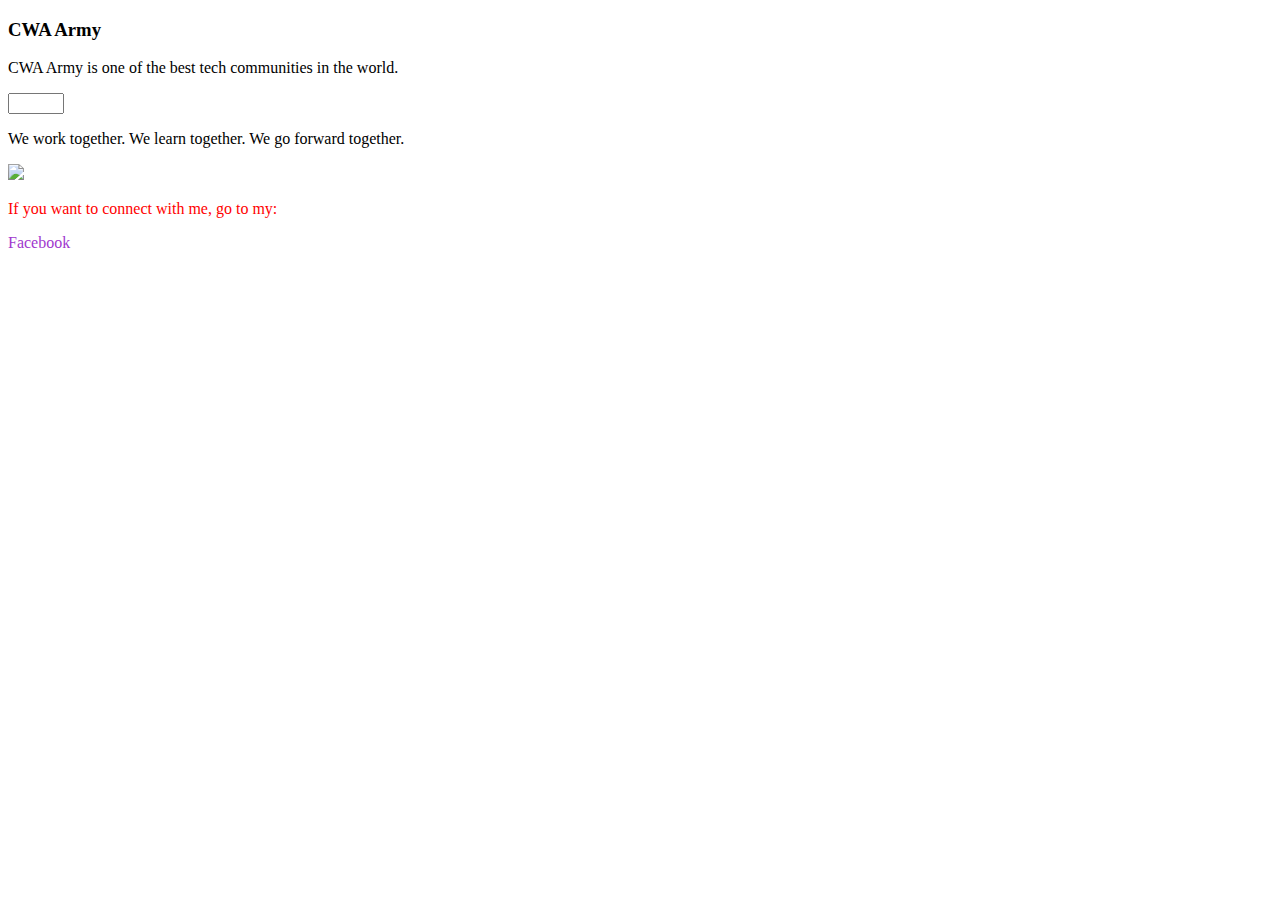
==== index.html @ 80185d2c "my first commit" ====
<!DOCTYPE html>
<html>
  <head>
    <meta charset="UTF-8">
    <meta http-equiv="X-UA-Compatible" content="IE=edge">
    <meta name="viewport" content="width=device-width, initial-scale=1.0">
    <title>Muhammad Ahsan Ayaz</title>
    
  </head>
  <body>
    <!-- This is going to be the top most heading -->
    <h3>CWA Army</h3>
    <p>CWA Army is one of the best tech communities in the world.
    </p>
    <input type="number" max="10" min="5">
    <p>
      We work together. We learn together. We go forward together.
    </p>
    <img width="300" src="https://www.codewithahsan.dev/_next/image?url=%2Fstatic%2Fimages%2Fbanner.png&w=3840&q=75">
    
    <p style="color: red;">
      If you want to connect with me, go to my: 
      <div>
        <a style="color: rgb(161, 55, 206); text-decoration: none;" target="_blank" href="https://facebook.com/codewithahsan">Facebook</a>
      </div>
    </p>


  </body>
</html>
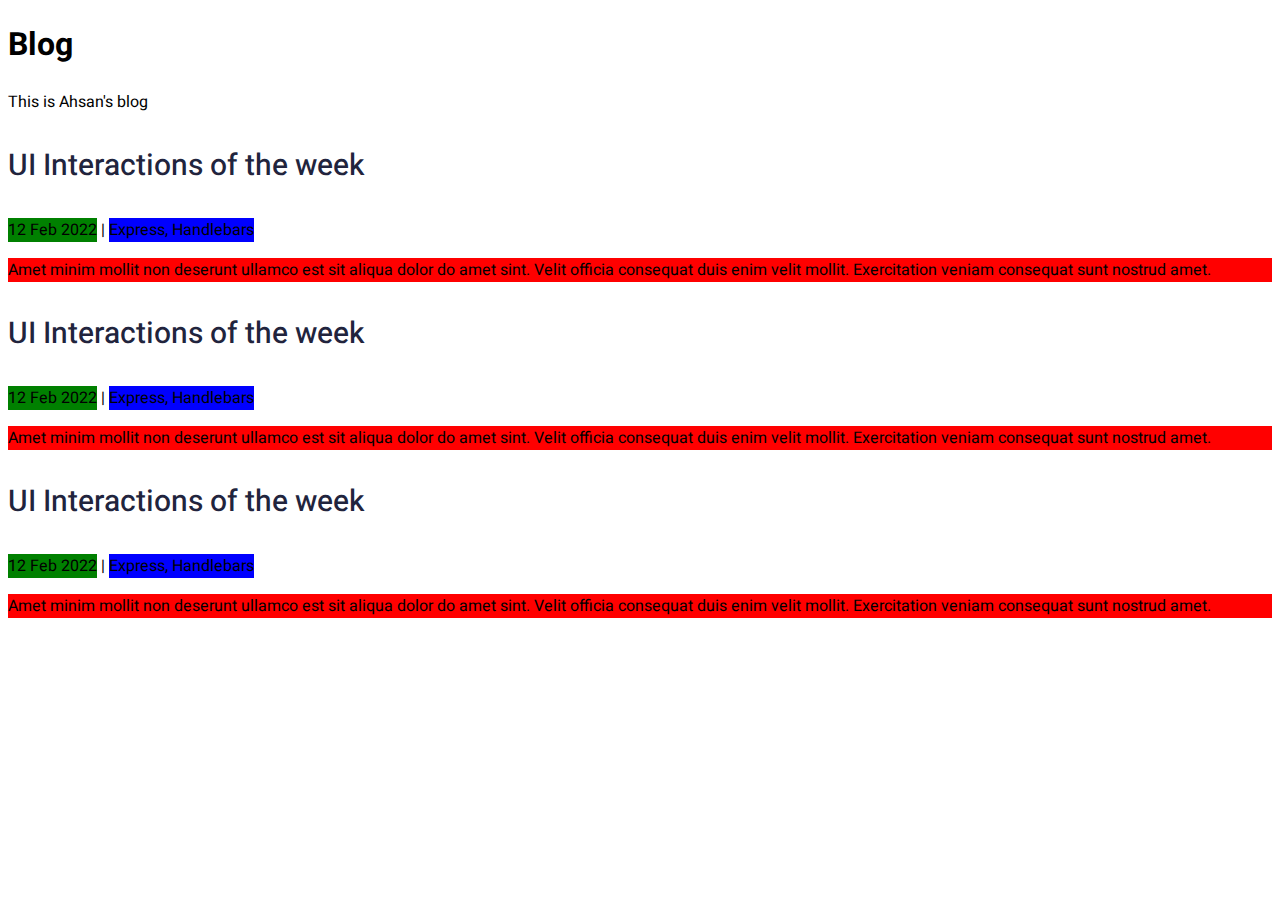
==== commit c4a09e35: "🚀 learnt CSS and worked on a blog page" ====
--- a/index.html
+++ b/index.html
@@ -5,26 +5,36 @@
     <meta http-equiv="X-UA-Compatible" content="IE=edge">
     <meta name="viewport" content="width=device-width, initial-scale=1.0">
     <title>Muhammad Ahsan Ayaz</title>
+    <link rel="preconnect" href="https://fonts.googleapis.com">
+    <link rel="preconnect" href="https://fonts.gstatic.com" crossorigin>
+    <link href="https://fonts.googleapis.com/css2?family=Heebo:wght@400;500;700&display=swap" rel="stylesheet">
     
+    <link rel="stylesheet" href="./css/styles.css">
   </head>
   <body>
-    <!-- This is going to be the top most heading -->
-    <h3>CWA Army</h3>
-    <p>CWA Army is one of the best tech communities in the world.
-    </p>
-    <input type="number" max="10" min="5">
-    <p>
-      We work together. We learn together. We go forward together.
-    </p>
-    <img width="300" src="https://www.codewithahsan.dev/_next/image?url=%2Fstatic%2Fimages%2Fbanner.png&w=3840&q=75">
-    
-    <p style="color: red;">
-      If you want to connect with me, go to my: 
-      <div>
-        <a style="color: rgb(161, 55, 206); text-decoration: none;" target="_blank" href="https://facebook.com/codewithahsan">Facebook</a>
-      </div>
-    </p>
-
+    <h1>Blog</h1>
+    <p>This is Ahsan's blog</p>
+    <article class="blog-item">
+      <header>
+        <h3 class="blog-item-header">UI Interactions of the week</h3>
+      </header>
+      <div><span class="published-date">12 Feb 2022</span> | <span class="category">Express, Handlebars</span></div>
+      <p>Amet minim mollit non deserunt ullamco est sit aliqua dolor do amet sint. Velit officia consequat duis enim velit mollit. Exercitation veniam consequat sunt nostrud amet.</p>
+    </article>
+    <article class="blog-item">
+      <header>
+        <h3>UI Interactions of the week</h3>
+      </header>
+      <div><span class="published-date">12 Feb 2022</span> | <span class="category">Express, Handlebars</span></div>
+      <p>Amet minim mollit non deserunt ullamco est sit aliqua dolor do amet sint. Velit officia consequat duis enim velit mollit. Exercitation veniam consequat sunt nostrud amet.</p>
+    </article>
+    <article class="blog-item">
+      <header>
+        <h3>UI Interactions of the week</h3>
+      </header>
+      <div><span class="published-date">12 Feb 2022</span> | <span class="category">Express, Handlebars</span></div>
+      <p>Amet minim mollit non deserunt ullamco est sit aliqua dolor do amet sint. Velit officia consequat duis enim velit mollit. Exercitation veniam consequat sunt nostrud amet.</p>
+    </article>
 
   </body>
 </html>
--- a/css/styles.css
+++ b/css/styles.css
@@ -0,0 +1,22 @@
+html, body {
+  font-family: 'Heebo', sans-serif;
+}
+
+.blog-item h3 {
+  font-weight: 500;
+  font-size: 30px;
+  line-height: 44px;
+  color: #21243D;
+}
+
+.blog-item p {
+  background-color: red;
+}
+
+.blog-item .published-date {
+  background-color: green;
+}
+
+.blog-item .category {
+  background-color: blue;
+}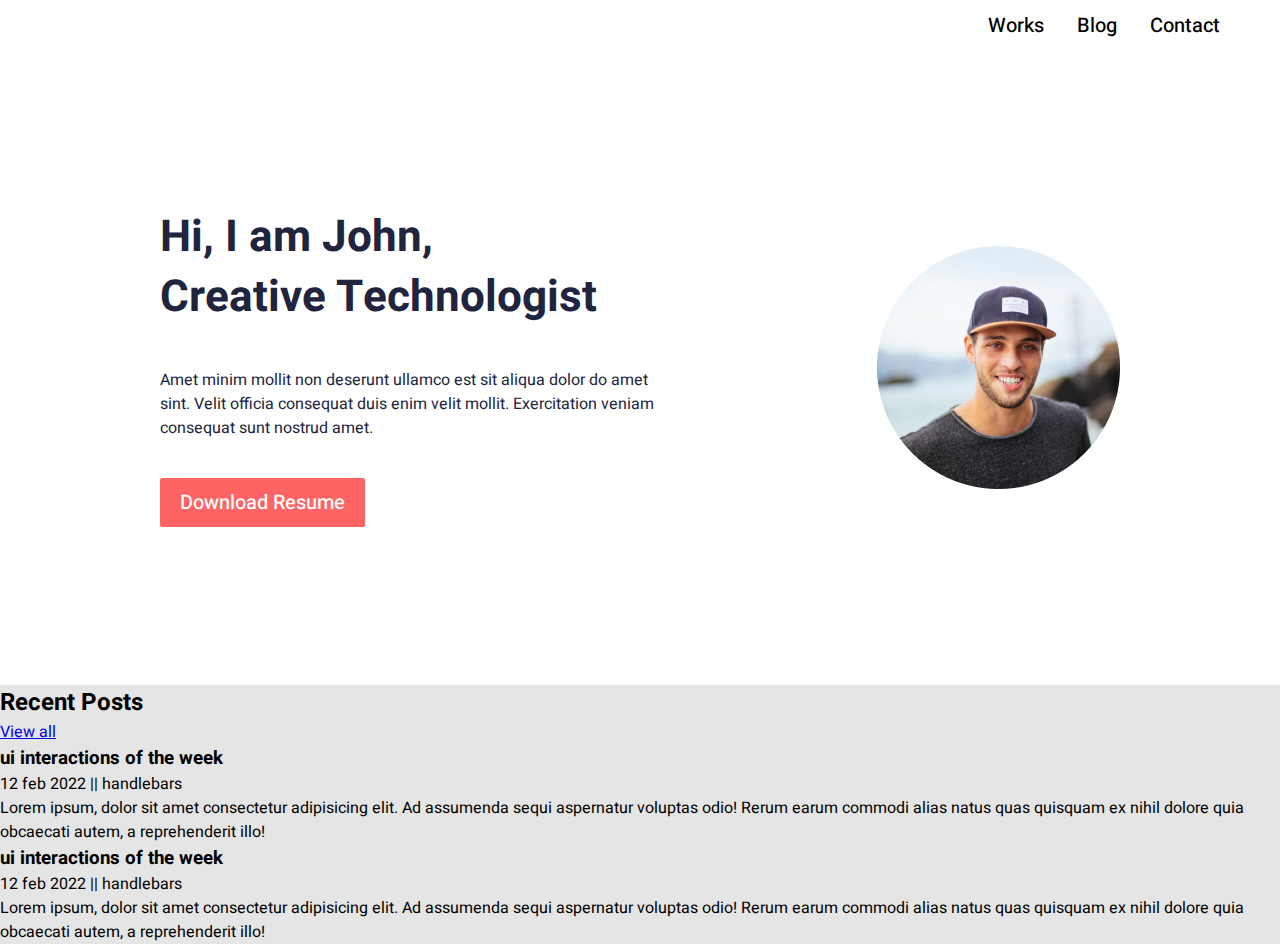
==== commit 5c90fc6c: "portfolio header and hero section done" ====
--- a/index.html
+++ b/index.html
@@ -12,29 +12,56 @@
     <link rel="stylesheet" href="./css/styles.css">
   </head>
   <body>
-    <h1>Blog</h1>
-    <p>This is Ahsan's blog</p>
-    <article class="blog-item">
-      <header>
-        <h3 class="blog-item-header">UI Interactions of the week</h3>
-      </header>
-      <div><span class="published-date">12 Feb 2022</span> | <span class="category">Express, Handlebars</span></div>
-      <p>Amet minim mollit non deserunt ullamco est sit aliqua dolor do amet sint. Velit officia consequat duis enim velit mollit. Exercitation veniam consequat sunt nostrud amet.</p>
-    </article>
-    <article class="blog-item">
-      <header>
-        <h3>UI Interactions of the week</h3>
-      </header>
-      <div><span class="published-date">12 Feb 2022</span> | <span class="category">Express, Handlebars</span></div>
-      <p>Amet minim mollit non deserunt ullamco est sit aliqua dolor do amet sint. Velit officia consequat duis enim velit mollit. Exercitation veniam consequat sunt nostrud amet.</p>
-    </article>
-    <article class="blog-item">
-      <header>
-        <h3>UI Interactions of the week</h3>
-      </header>
-      <div><span class="published-date">12 Feb 2022</span> | <span class="category">Express, Handlebars</span></div>
-      <p>Amet minim mollit non deserunt ullamco est sit aliqua dolor do amet sint. Velit officia consequat duis enim velit mollit. Exercitation veniam consequat sunt nostrud amet.</p>
-    </article>
-
+    <header>
+      <nav>
+        <ul>
+          <li>
+            <a href="index.html">Works</a>
+          </li>
+          <li>
+            <a href="index.html">Blog</a>
+          </li>
+          <li>
+            <a href="index.html">Contact</a>
+          </li>
+        </ul>
+      </nav>
+    </header>
+    <section class="hero-section">
+      <div class="hero-inner">
+        <div class="col-left">
+          <h1>Hi, I am John,</h1>
+          <h1>Creative Technologist</h1>
+          <p>Amet minim mollit non deserunt ullamco est sit aliqua dolor do amet sint. Velit officia consequat duis enim velit mollit. Exercitation veniam consequat sunt nostrud amet.</p>
+          <div class="action-button">Download Resume</div>
+        </div>
+        <div class="col-right">
+          <img src="./images/avatar.png" alt="Avatar">
+        </div>
+      </div>
+    </section>
+    <section class="posts-section">
+      <div class="posts-header">
+        <h2>Recent Posts</h2>
+        <a href="index.html">View all</a>
+      </div>
+      <div class="posts">
+        <article class="post-item">
+          <header>
+            <h3>ui interactions of the week</h3>
+          </header>
+          <div>12 feb 2022 ||<span> handlebars</span></div>
+          <p>Lorem ipsum, dolor sit amet consectetur adipisicing elit. Ad assumenda sequi aspernatur voluptas odio! Rerum earum commodi alias natus quas quisquam ex nihil dolore quia obcaecati autem, a reprehenderit illo!</p>
+        </article>
+        <article class="post-item">
+          <header>
+              <h3>ui interactions of the week</h3>
+          </header>
+      
+          <div>12 feb 2022 ||<span> handlebars</span></div>
+          <p>Lorem ipsum, dolor sit amet consectetur adipisicing elit. Ad assumenda sequi aspernatur voluptas odio! Rerum earum commodi alias natus quas quisquam ex nihil dolore quia obcaecati autem, a reprehenderit illo!</p>
+        </article>
+      </div>
+    </section>
   </body>
 </html>
--- a/css/styles.css
+++ b/css/styles.css
@@ -1,22 +1,97 @@
 html, body {
   font-family: 'Heebo', sans-serif;
+  margin: 0;
+  padding: 0;
+  background-color: #E5E5E5;
 }
 
-.blog-item h3 {
+h1, p, h3, h2, h4 {
+  margin: 0;
+}
+
+
+header nav {
+  height: 50px;
+  background-color: #fff;
+  display: flex;
+  justify-content: flex-end;
+  padding-right: 60px;
+}
+
+header nav ul {
+  margin: 0;
+  display: flex;
+  align-items: center;
+  gap: 33px;
+}
+
+header nav li {
+  list-style: none;
+}
+
+header nav li a {
+  text-decoration: none;
   font-weight: 500;
-  font-size: 30px;
-  line-height: 44px;
+  font-size: 20px;
+  line-height: 29px;
+  text-align: right;
+
+  color: #000000;
+}
+
+/* hero section */
+
+.hero-section {
+  background-color: #fff;
+  /* padding-top: 158px;
+  padding-bottom: 158px; */
+  padding: 158px 0;
+}
+
+.hero-section .hero-inner {
+  max-width: 960px;
+  margin: 0 auto;
+  display: flex;
+  align-items: center;
+}
+
+.hero-section .hero-inner .col-left {
+  max-width: 497px;
+}
+
+.hero-section .hero-inner .col-left h1 {
+  font-weight: 700;
+  font-size: 44px;
+  line-height: 60px;
   color: #21243D;
 }
 
-.blog-item p {
-  background-color: red;
+.hero-section .hero-inner .col-left p {
+  margin-top: 40px;
+  font-weight: 400;
+  font-size: 16px;
+  line-height: 24px;
+  color: #21243D;
 }
 
-.blog-item .published-date {
-  background-color: green;
+.hero-section .hero-inner .col-left .action-button {
+  margin-top: 38px;
+  background: #FF6464;
+  border-radius: 2px;
+  color: white;
+  padding: 10px 20px;
+  text-align: center;
+  max-width: fit-content;
+  font-weight: 500;
+  font-size: 20px;
+  line-height: 29px;
+
+  color: #FFFFFF;
 }
 
-.blog-item .category {
-  background-color: blue;
-}+.hero-section .hero-inner .col-right {
+  flex: 1;
+  display: flex;
+  justify-content: flex-end;
+  align-items: center;
+}
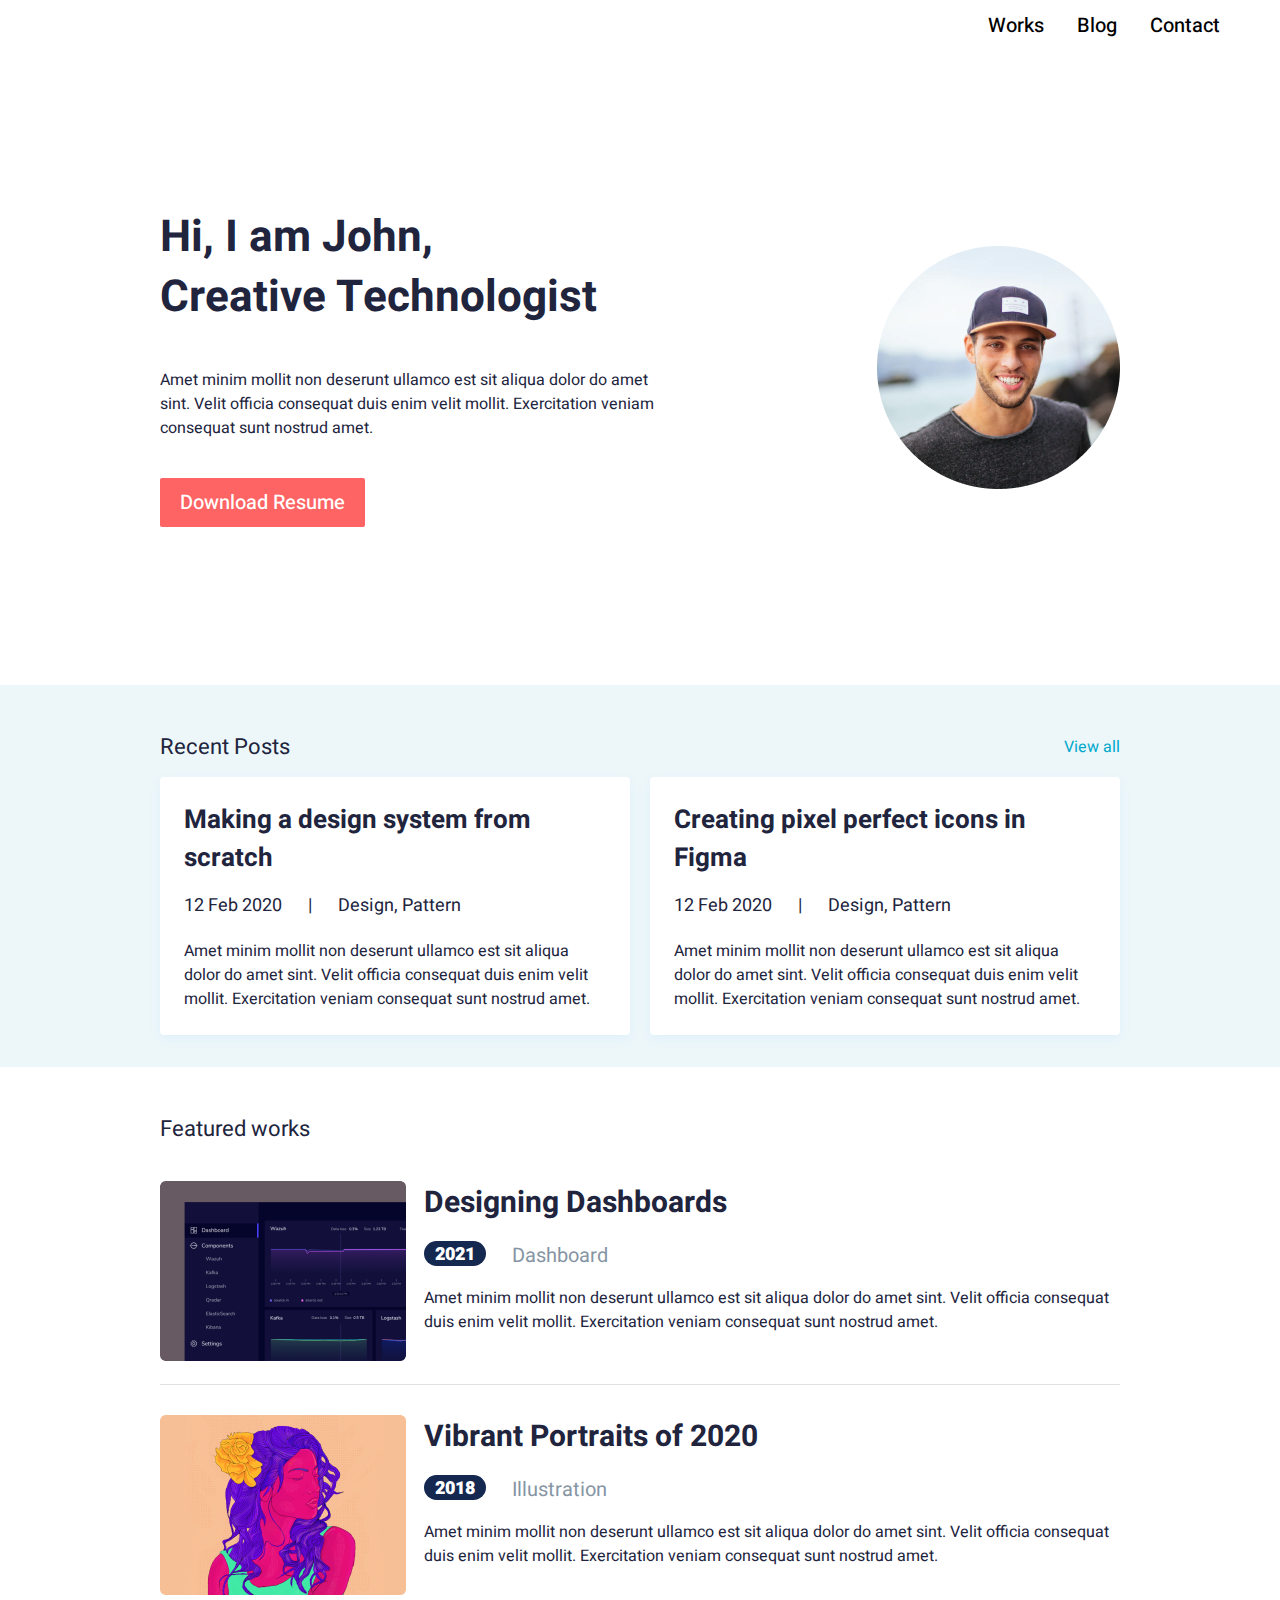
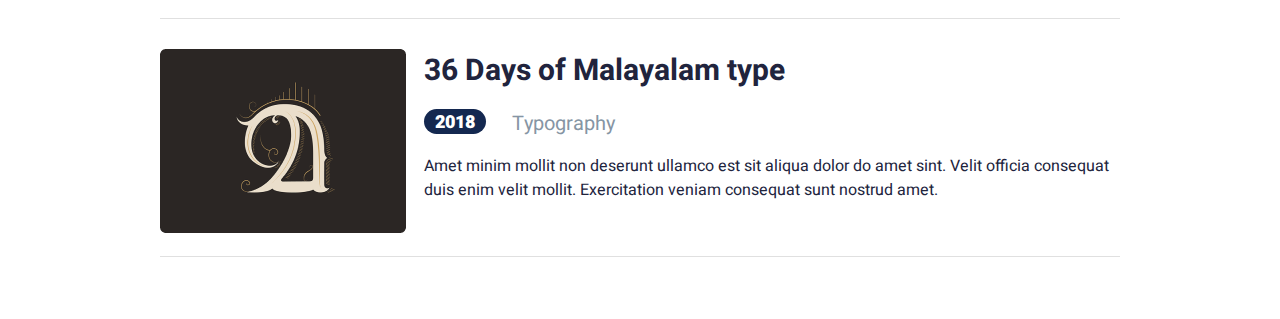
==== commit 9e917b04: "🚀 desktop view almost done" ====
--- a/index.html
+++ b/index.html
@@ -41,26 +41,81 @@
       </div>
     </section>
     <section class="posts-section">
-      <div class="posts-header">
-        <h2>Recent Posts</h2>
-        <a href="index.html">View all</a>
+      <div class="posts-section-inner">
+        <div class="posts-header">
+          <h2>Recent Posts</h2>
+          <a href="index.html">View all</a>
+        </div>
+        <div class="posts">
+          <article class="post-item">
+            <header>
+              <h3>Making a design system from scratch</h3>
+            </header>
+            <div class="meta"><span>12 Feb 2020</span><span>|</span><span>Design, Pattern</span></div>
+            <p>Amet minim mollit non deserunt ullamco est sit aliqua dolor do amet sint. Velit officia consequat duis enim velit mollit. Exercitation veniam consequat sunt nostrud amet.</p>
+          </article>
+          <article class="post-item">
+            <header>
+              <h3>Creating pixel perfect icons in Figma</h3>
+            </header>
+            <div class="meta"><span>12 Feb 2020</span><span>|</span><span>Design, Pattern</span></div>
+            <p>Amet minim mollit non deserunt ullamco est sit aliqua dolor do amet sint. Velit officia consequat duis enim velit mollit. Exercitation veniam consequat sunt nostrud amet.</p>
+          </article>
+        </div>
       </div>
-      <div class="posts">
-        <article class="post-item">
-          <header>
-            <h3>ui interactions of the week</h3>
-          </header>
-          <div>12 feb 2022 ||<span> handlebars</span></div>
-          <p>Lorem ipsum, dolor sit amet consectetur adipisicing elit. Ad assumenda sequi aspernatur voluptas odio! Rerum earum commodi alias natus quas quisquam ex nihil dolore quia obcaecati autem, a reprehenderit illo!</p>
-        </article>
-        <article class="post-item">
-          <header>
-              <h3>ui interactions of the week</h3>
-          </header>
-      
-          <div>12 feb 2022 ||<span> handlebars</span></div>
-          <p>Lorem ipsum, dolor sit amet consectetur adipisicing elit. Ad assumenda sequi aspernatur voluptas odio! Rerum earum commodi alias natus quas quisquam ex nihil dolore quia obcaecati autem, a reprehenderit illo!</p>
-        </article>
+    </section>
+    <section class="featured-section">
+      <div class="featured-section-inner">
+        <div class="fs-header">
+          <h2>Featured works</h2>
+        </div>
+        <div class="fs-list">
+          <div class="fs-item">
+            <div class="fs-item-left">
+              <img src="./images/fs1.png" alt="Featured Image">
+            </div>
+            <div class="fs-item-right">
+              <h3>Designing Dashboards</h3>
+              <div class="item-meta">
+                <div class="badge">2021</div>
+                <div class="category">Dashboard</div>
+              </div>
+              <div class="description">
+                Amet minim mollit non deserunt ullamco est sit aliqua dolor do amet sint. Velit officia consequat duis enim velit mollit. Exercitation veniam consequat sunt nostrud amet.
+              </div>
+            </div>
+          </div>
+          <div class="fs-item">
+            <div class="fs-item-left">
+              <img src="./images/fs2.png" alt="Featured Image">
+            </div>
+            <div class="fs-item-right">
+              <h3>Vibrant Portraits of 2020</h3>
+              <div class="item-meta">
+                <div class="badge">2018</div>
+                <div class="category">Illustration</div>
+              </div>
+              <div class="description">
+                Amet minim mollit non deserunt ullamco est sit aliqua dolor do amet sint. Velit officia consequat duis enim velit mollit. Exercitation veniam consequat sunt nostrud amet.
+              </div>
+            </div>
+          </div>
+          <div class="fs-item">
+            <div class="fs-item-left">
+              <img src="./images/fs3.png" alt="Featured Image">
+            </div>
+            <div class="fs-item-right">
+              <h3>36 Days of Malayalam type</h3>
+              <div class="item-meta">
+                <div class="badge">2018</div>
+                <div class="category">Typography</div>
+              </div>
+              <div class="description">
+                Amet minim mollit non deserunt ullamco est sit aliqua dolor do amet sint. Velit officia consequat duis enim velit mollit. Exercitation veniam consequat sunt nostrud amet.
+              </div>
+            </div>
+          </div>
+        </div>
       </div>
     </section>
   </body>
--- a/css/styles.css
+++ b/css/styles.css
@@ -95,3 +95,158 @@
   justify-content: flex-end;
   align-items: center;
 }
+
+.posts-section {
+  background-color: #EDF7FA;
+  padding: 32px 0;
+}
+
+.featured-section {
+  background-color: #FFF;
+  padding: 32px 0;
+}
+
+.posts-section-inner,
+.featured-section-inner {
+  max-width: 960px;
+  margin: 0 auto;
+}
+
+.posts-section .posts-header h2 {
+  font-weight: 400;
+  font-size: 22px;
+  line-height: 60px;
+  color: #21243D;
+}
+
+.posts-section .posts-header a {
+  font-weight: 400;
+  font-size: 16px;
+  line-height: 24px;
+  text-align: right;
+  color: #00A8CC;
+  text-decoration: none;
+}
+
+.posts-section .posts-header {
+  display: flex;
+  align-items: center;
+  justify-content: space-between;
+}
+
+.posts {
+  display: flex;
+  gap: 20px;
+}
+
+.posts .post-item {
+  background: #FFFFFF;
+  box-shadow: 0px 4px 10px rgba(187, 225, 250, 0.25);
+  border-radius: 4px;
+  padding: 24px;
+}
+
+.posts .post-item header h3 {
+  font-weight: 700;
+  font-size: 26px;
+  line-height: 38px;
+  color: #21243D;
+  margin-bottom: 16px;
+}
+
+.posts .post-item .meta {
+  font-weight: 400;
+  font-size: 18px;
+  line-height: 26px;
+  color: #21243D;
+  display: flex;
+  gap: 26px;
+  align-items: center;
+  margin-bottom: 20px;
+}
+
+.posts .post-item p {
+  font-weight: 400;
+  font-size: 16px;
+  line-height: 24px;
+  color: #21243D;
+}
+
+/* Featured section styles */
+
+.featured-section .fs-header h2 {
+  font-weight: 400;
+  font-size: 22px;
+  line-height: 60px;
+  color: #21243D;
+  margin-bottom: 22px;
+}
+
+.fs-list .fs-item {
+  display: flex;
+  gap: 18px;
+  border-bottom: 1px solid #E0E0E0;
+  padding-bottom: 16px;
+  margin-bottom: 30px;
+}
+
+.fs-item h3 {
+  font-weight: 700;
+  font-size: 30px;
+  line-height: 44px;
+  color: #21243D;
+  margin-bottom: 16px;
+}
+
+.fs-item .item-meta {
+  display: flex;
+  gap: 26px;
+}
+
+.fs-item .item-meta .badge {
+  width: 62px;
+  height: 25px;
+  background: #142850;
+  border-radius: 16px;
+  font-weight: 900;
+  font-size: 18px;
+  color: #FFFFFF;
+  text-align: center;
+}
+
+.fs-item .item-meta .category {
+  font-weight: 400;
+  font-size: 20px;
+  line-height: 29px;
+  color: #8695A4;
+}
+
+.fs-item .description {
+  margin-top: 16px;
+  font-weight: 400;
+  font-size: 16px;
+  line-height: 24px;
+  color: #21243D;
+}
+
+@media all and (max-width: 600px) {
+  header nav {
+    background-color: red;
+  }
+
+  .hero-section .hero-inner {
+    flex-direction: column-reverse;
+  }
+
+  .hero-section .col-right {
+    margin-bottom: 30px;
+  }
+  .hero-section .col-left {
+    text-align: center;
+    margin: 0 20px;
+  }
+  .hero-section .col-left .action-button {
+    margin-left: auto;
+    margin-right: auto;
+  }
+}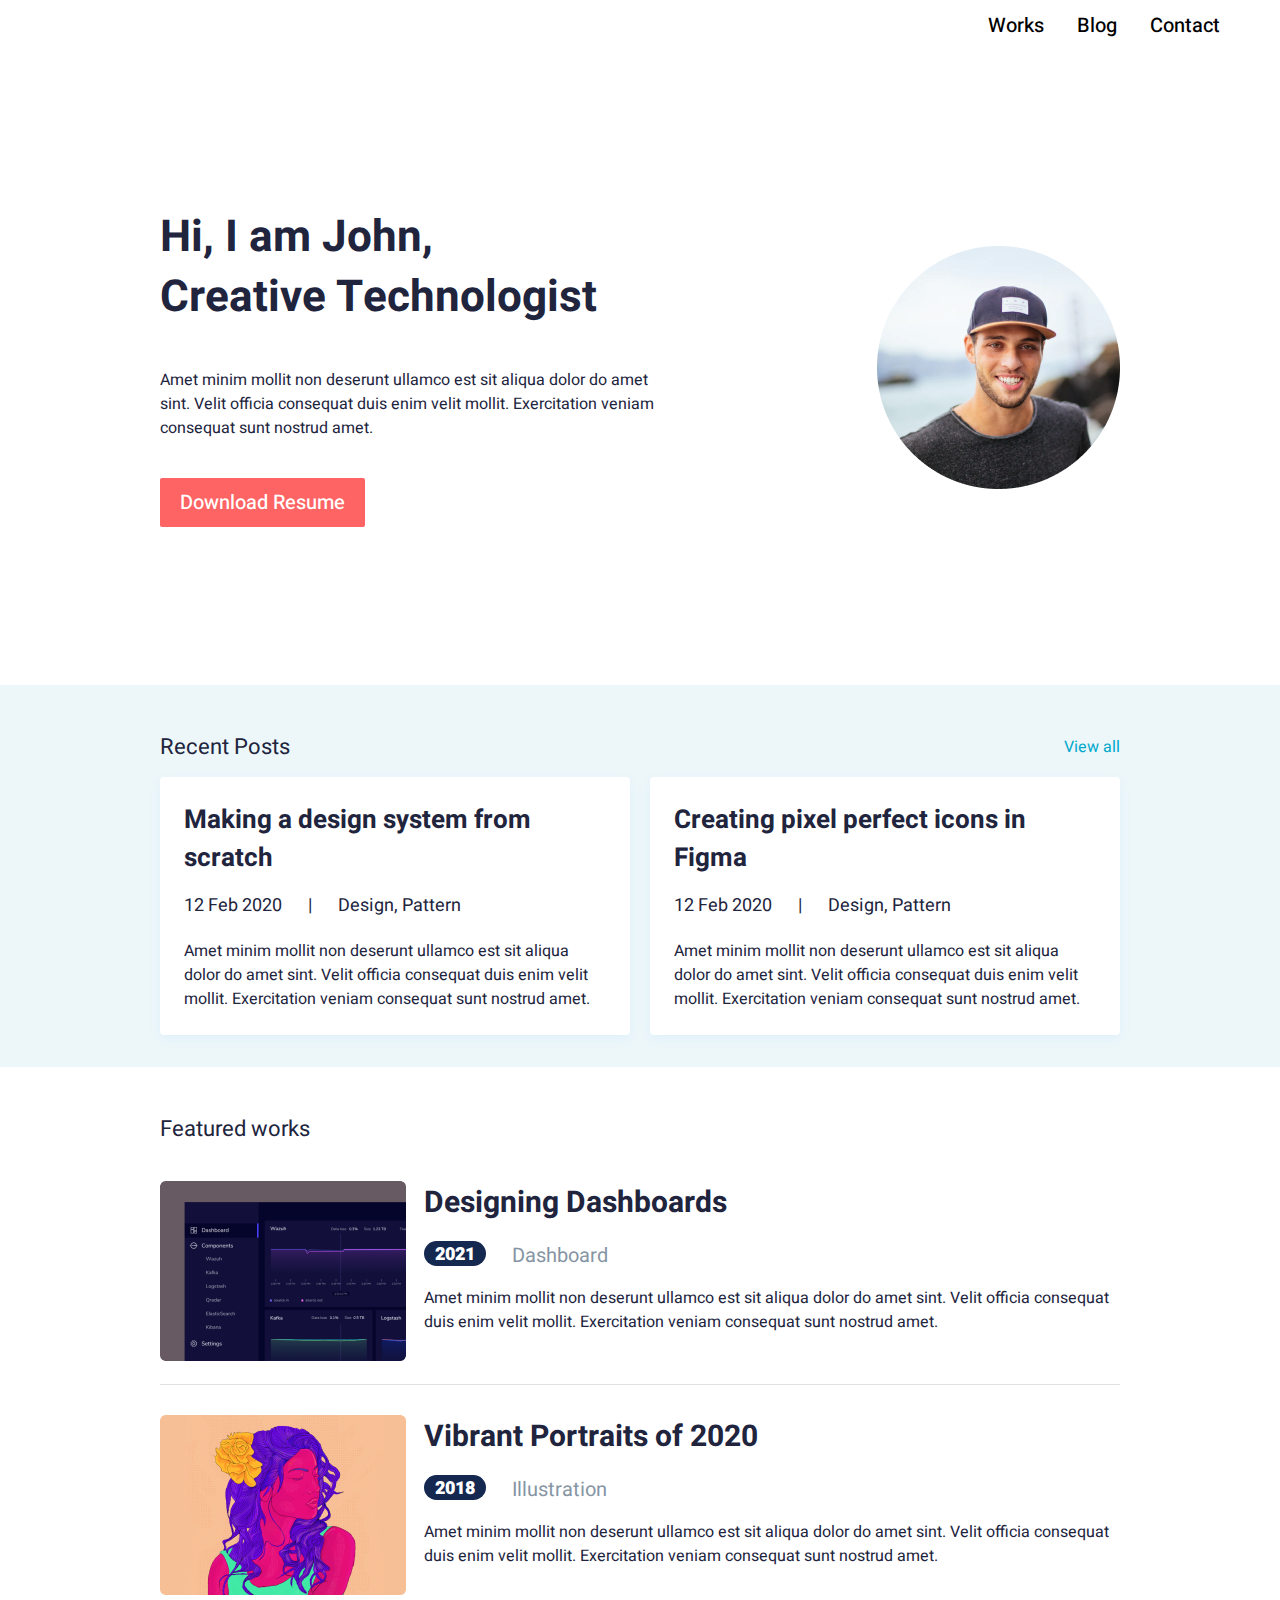
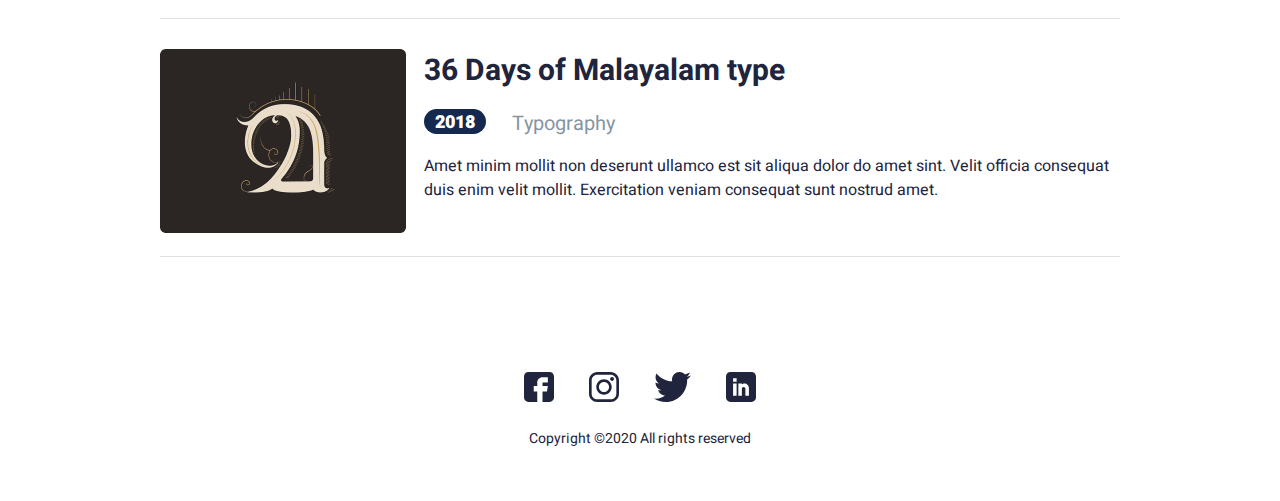
==== commit 61676b5a: "feat(mobile-view): implemented mobile responsiveness" ====
--- a/index.html
+++ b/index.html
@@ -14,7 +14,7 @@
   <body>
     <header>
       <nav>
-        <ul>
+        <ul class="deskop-links">
           <li>
             <a href="index.html">Works</a>
           </li>
@@ -25,6 +25,28 @@
             <a href="index.html">Contact</a>
           </li>
         </ul>
+        <div class="menu-button">
+          <img src="./images/menu.svg" alt="menu">
+        </div>
+        <div class="mobile-nav">
+          <div class="close-menu-button">
+            <svg width="30" height="30" viewBox="0 0 100 100" xmlns="http://www.w3.org/2000/svg">
+              <line x1="0" y1="100" x2="100" y2="0" stroke-width="5" stroke="white"/>
+              <line x1="0" y1="0" x2="100" y2="100" stroke-width="5" stroke="white"/>
+            </svg>
+          </div>
+          <ul class="mobile-links">
+            <li>
+              <a href="index.html">Works</a>
+            </li>
+            <li>
+              <a href="index.html">Blog</a>
+            </li>
+            <li>
+              <a href="index.html">Contact</a>
+            </li>
+          </ul>
+        </div>
       </nav>
     </header>
     <section class="hero-section">
@@ -118,5 +140,17 @@
         </div>
       </div>
     </section>
+    <footer>
+      <div class="socials">
+        <img src="./images/fb.svg" alt="">
+        <img src="./images/insta.svg" alt="">
+        <img src="./images/twitter.svg" alt="">
+        <img src="./images/linkedin.svg" alt="">
+      </div>
+      <div class="copyright">
+        <p>Copyright ©2020 All rights reserved </p>
+      </div>
+    </footer>
+    <script type="text/javascript" src="./scripts/main.js"></script>
   </body>
 </html>
--- a/css/styles.css
+++ b/css/styles.css
@@ -229,11 +229,77 @@
   color: #21243D;
 }
 
+footer {
+  height: 182px;
+  background-color: #fff;
+  display: flex;
+  flex-direction: column;
+  align-items: center;
+  justify-content: center;
+}
+
+footer .socials {
+  display: flex;
+  gap: 35px;
+  margin-bottom: 26px;
+}
+
+footer .copyright {
+  font-weight: 400;
+  font-size: 14px;
+  line-height: 21px;
+  text-align: center;
+  color: #21243D;
+}
+
+.mobile-nav,
+.menu-button {
+  display: none;
+}
+
+.mobile-nav {
+  width: 100%;
+  height: 100%;
+  position: fixed;
+  top: 0;
+  left: 0;
+  background-color: rgba(0, 0, 0, 0.85);
+}
+
+.mobile-nav ul {
+  padding: 150px 30px;
+  display: flex;
+  width: 100%;
+  flex-direction: column;
+  align-items: flex-end;
+}
+
+.mobile-nav ul li {
+  padding: 20px 20px;
+}
+
+.mobile-nav ul li a {
+  color: white;
+  text-align: right;
+  font-size: 50px;
+}
+
+.mobile-nav .close-menu-button {
+  position: relative;
+  top: 30px;
+  left: 30px;
+  cursor: pointer;
+}
+
+.mobile-nav .close-menu-button:hover {
+  opacity: 0.7;
+}
+
+.menu-button img {
+  width: 30px;
+}
+
 @media all and (max-width: 600px) {
-  header nav {
-    background-color: red;
-  }
-
   .hero-section .hero-inner {
     flex-direction: column-reverse;
   }
@@ -249,4 +315,51 @@
     margin-left: auto;
     margin-right: auto;
   }
+
+  .posts {
+    flex-direction: column;
+    margin: 0 10px;
+  }
+
+  .posts-section .posts-header {
+    justify-content: center;
+  }
+
+  .posts-header a {
+    display: none;
+  }
+
+  .featured-section .featured-section-inner {
+    margin: 0 18px;;
+  }
+
+  .featured-section .fs-header h2 {
+    text-align: center;
+  }
+
+  .fs-list .fs-item {
+    flex-direction: column;
+  }
+
+  .fs-list .fs-item .fs-item-left img {
+    width: 100%;
+  }
+
+  .menu-button {
+    display: flex;
+    cursor: pointer;
+  }
+
+  .menu-button:hover {
+    opacity: 0.7;
+  }
+
+  .deskop-links {
+    display: none;
+  }
+
+  header nav {
+    padding-right: 18px;
+  }
+  
 }